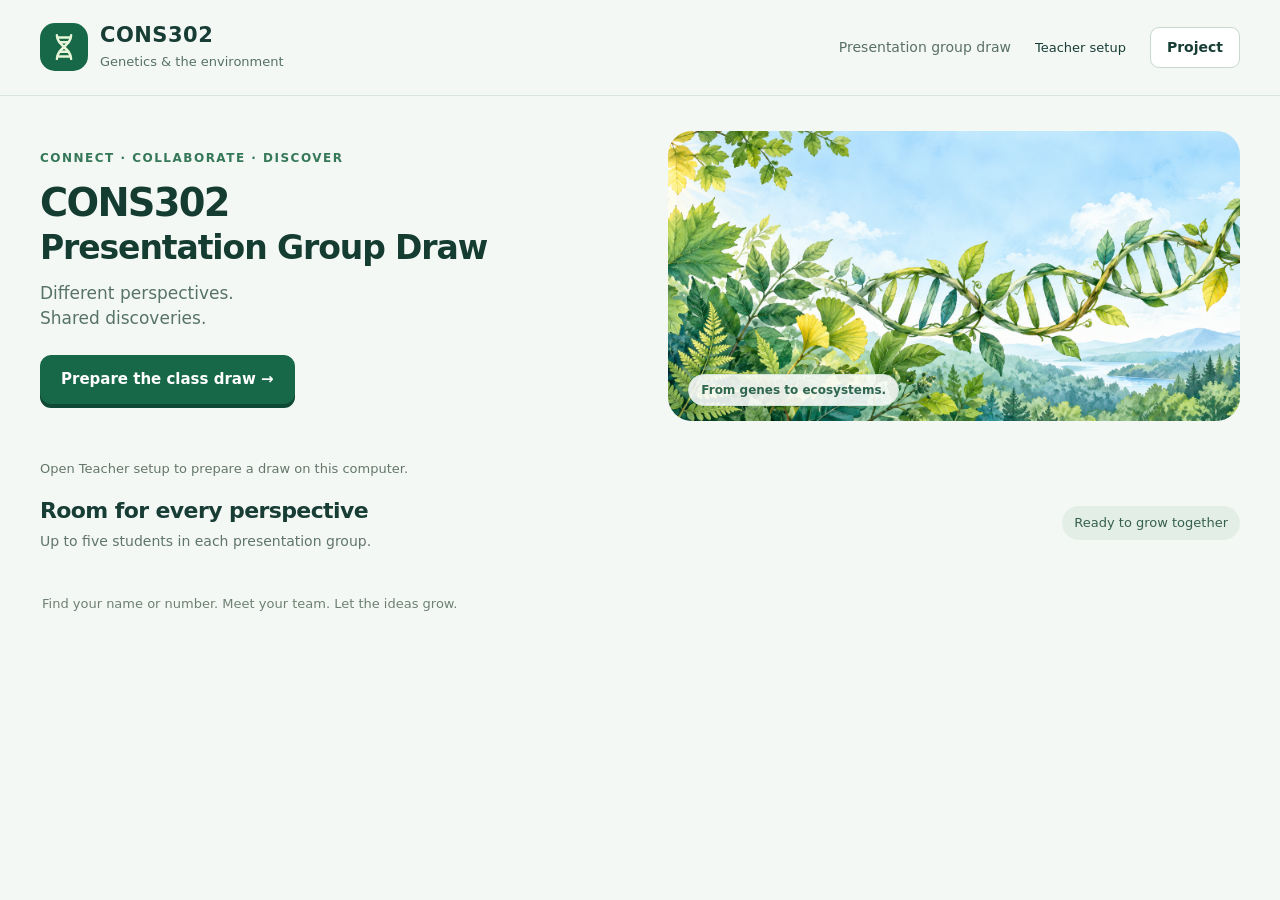
==== index.html @ 5602c48c "website initiatino" ====
<!doctype html><html lang="en"><head><meta charset="utf-8"><meta name="viewport" content="width=device-width,initial-scale=1"><title>CONS302 Presentation Group Draw</title><meta name="description" content="Genetics, the environment, and a fresh mix of presentation teams."><link rel="icon" href="favicon.svg" type="image/svg+xml"><link rel="stylesheet" href="styles.css"><script type="module" src="board.js"></script></head><body><header class="site-header"><a class="course-brand" href="index.html"><span class="brand-icon"><img src="favicon.svg" alt=""></span><span><strong>CONS302</strong><small>Genetics & the environment</small></span></a><nav aria-label="Page controls"><span class="class-screen-label">Presentation group draw</span><a class="teacher-link" href="teacher.html" target="_blank" rel="noopener noreferrer">Teacher setup</a><button id="project" class="button secondary projection-button" aria-pressed="false">Project</button></nav></header><main class="board-main"><section class="welcome"><div class="welcome-copy"><span class="section-label">CONNECT · COLLABORATE · DISCOVER</span><h1>CONS302<br><span>Presentation Group Draw</span></h1><p>Different perspectives.<br>Shared discoveries.</p><div class="draw-actions"><a id="setup-link" class="button draw-button" href="teacher.html">Prepare the class draw →</a><button id="draw" class="button draw-button" hidden>Draw presentation groups →</button><button id="next" class="button draw-button" hidden>Reveal group 1 →</button><button id="all" class="button secondary reveal-all" hidden>Reveal all</button><span id="complete" class="finished-label" hidden>Your presentation teams are ready.</span></div></div><div class="course-art"><img src="course-banner.png" alt="Forest trees and diverse leaves blending into a DNA double helix"><span class="art-caption">From genes to ecosystems.</span></div></section><p id="connection" class="connection-note">Open Teacher setup to prepare a draw on this computer.</p><div id="error" class="notice error" role="alert" hidden></div><section class="group-section" aria-label="Presentation teams"><div class="group-summary"><div><h2 id="groups-title">Room for every perspective</h2><p id="summary">Up to five students in each presentation group.</p></div><span id="progress" class="reveal-status" role="status" aria-live="polite">Ready to grow together</span></div><div id="groups" class="group-grid"></div></section><footer class="board-footer"><p>Find your name or number. Meet your team. Let the ideas grow.</p><div id="result-actions" class="result-actions" hidden><button id="csv" class="button secondary">Save results (CSV)</button><button id="print" class="button secondary">Print groups</button></div></footer></main><div id="countdown" class="countdown-overlay" role="status" aria-live="polite" hidden><strong id="tick">3</strong><span>A fresh mix of minds…</span></div><noscript><p class="notice error">Enable JavaScript to use the group draw.</p></noscript></body></html>
---- styles.css ----
/* CONS302 — no external fonts, scripts or services */
:root{--background:#f4f8f5;--primary:#176849;--border:#d4e2db;color-scheme:light}button,input,textarea{font:inherit}input,textarea{width:100%;border:1px solid #c1d3c9;padding:11px;background:white;color:#173d35}input:focus,textarea:focus{outline:3px solid #a8dabe;outline-offset:1px}button:disabled{opacity:.5}.button{display:inline-flex;align-items:center;justify-content:center;gap:8px;background:#176849;color:white;border:1px solid #176849;border-radius:9px;min-height:41px;padding:10px 16px;font-weight:650;font-size:14px;text-decoration:none;line-height:1.35}.button:hover:not(:disabled){background:#125739}.button.secondary{background:white;color:#173d35;border-color:#c8d9cd}.button.secondary:hover:not(:disabled){background:#e5f0e8}.button.text{background:none;color:#476751;border:0;text-decoration:underline;padding:6px}.brand-icon img{width:38px;height:38px}.section-label{font-size:12px}.message{white-space:pre-line}[hidden]{display:none!important}fieldset{border:0;padding:0;margin:0;min-width:0}dialog{border:1px solid #d4e2db;border-radius:16px;padding:25px;color:#173d35;max-width:440px;width:calc(100% - 36px)}dialog::backdrop{background:#153e35aa}dialog h2{font-size:23px;margin-bottom:13px}dialog p{font-size:15px;line-height:1.6;color:#5b7061}dialog .result-actions{margin-top:22px;justify-content:flex-end}.connection-note{font-size:13px;color:#64776b;line-height:1.5;margin-bottom:16px}.setup-card label{display:block}.help-link{color:#28714e}.offline-warning{font-size:14px;color:#714f0f;background:#fff2d3;border-radius:10px;padding:13px}.teacher-main>.notice{margin-bottom:20px}.save-bar .button{white-space:normal}.seed-spaces span{display:block}.guide{font-size:14px;color:#526e5e;line-height:1.6}.guide p{margin:10px 0}.guide ol{padding-left:22px}.guide li{margin-bottom:6px}
*{box-sizing:border-box}body{margin:0;background:var(--background);color:#173d35;font-family:ui-sans-serif,system-ui,-apple-system,BlinkMacSystemFont,'Segoe UI',sans-serif;font-size:16px;line-height:1.5}button,a,input,textarea{touch-action:manipulation}button{cursor:pointer}button:disabled{cursor:default}a{color:inherit}h1,h2,h3,p{margin:0}h1,h2,h3{font-weight:650}button:focus-visible,a:focus-visible{outline:3px solid #d7a01f;outline-offset:4px}.site-header{max-width:1440px;margin:auto;padding:23px 40px;display:flex;align-items:center;justify-content:space-between;gap:24px;border-bottom:1px solid #dbe6df}.course-brand{display:flex;align-items:center;gap:12px;text-decoration:none;flex-shrink:0}.brand-icon{background:#176849;color:white;width:48px;height:48px;border-radius:15px;display:grid;place-items:center}.course-brand strong{display:block;font-size:21px;line-height:1.2;letter-spacing:.5px}.course-brand small{font-size:13px;color:#567167;display:block;margin-top:4px}.site-header nav{display:flex;align-items:center;gap:24px}.class-screen-label{font-size:14px;color:#597067}.teacher-link{font-size:13px;display:flex;align-items:center;gap:6px;text-decoration:none}.teacher-link:hover{text-decoration:underline}.projection-button{background:white!important;height:39px!important}.board-main{max-width:1440px;margin:auto;padding:28px 40px 24px}.welcome{display:grid;grid-template-columns:1.05fr 1fr;min-height:305px;gap:28px;align-items:center;margin-bottom:30px}.section-label{display:flex;gap:7px;align-items:center;font-size:12px;letter-spacing:1.5px;font-weight:700;color:#357858}.welcome h1{font-size:clamp(30px,3vw,43px);letter-spacing:-1.7px;line-height:1.12;margin:14px 0 14px;color:#143c30}.welcome h1>span{font-size:.86em;letter-spacing:-1.1px}.welcome p{color:#577367;font-size:17px;line-height:1.5}.draw-actions{display:flex;align-items:center;gap:10px;margin-top:23px;min-height:49px;flex-wrap:wrap}.draw-button{border-radius:11px!important;height:49px!important;padding:0 20px!important;font-size:15px!important;box-shadow:0 4px 0 #0d4934}.reveal-all{height:49px!important;border-radius:11px!important}.course-art{position:relative;min-width:0;border-radius:24px;overflow:hidden;height:290px;background:#eaf4ec}.course-art img{height:100%;width:100%;object-fit:cover}.art-caption{position:absolute;bottom:15px;left:20px;background:#ffffffdf;border:1px solid #d0e5d6;padding:6px 12px;border-radius:30px;font-size:12px;font-weight:650;color:#2e664f}.group-section{position:relative}.group-summary{display:flex;justify-content:space-between;align-items:center;gap:20px;margin-bottom:19px}.group-summary h2{font-size:22px;letter-spacing:-.6px;margin-bottom:4px}.group-summary p{font-size:14px;color:#60756b}.reveal-status{font-size:13px;background:#e3eee7;padding:7px 12px;border-radius:30px;color:#365f4e;white-space:nowrap}.group-grid{display:grid;grid-template-columns:repeat(3,minmax(0,1fr));gap:16px}.team-card{border:1px solid #d6e3da;background:white;border-radius:16px;overflow:hidden;min-height:165px;--team:#3c8659;--team-bg:#e8f5e9}.team-card.river{--team:#207b88;--team-bg:#e7f4f7}.team-card.sun{--team:#916e20;--team-bg:#fbf3d8}.team-heading{display:flex;align-items:center;gap:9px;padding:14px 17px;border-bottom:1px solid #edf2ed}.group-icon{width:32px;height:32px;display:grid;place-items:center;border-radius:9px;color:var(--team);background:var(--team-bg);flex-shrink:0}.team-heading h3{font-size:16px;letter-spacing:-.2px}.team-heading>span:last-child{margin-left:auto;font-size:12px;color:#6b7c71}.student-numbers{padding:19px 17px;display:flex;flex-wrap:wrap;gap:10px;align-items:center;min-height:104px}.student-number{height:49px;min-width:49px;padding:0 9px;border-radius:50%;display:grid;place-items:center;background:var(--team-bg);color:var(--team);border:1px solid color-mix(in srgb,var(--team) 22%,white);font-size:23px;font-weight:750;font-variant-numeric:tabular-nums}.seed-spaces{display:flex;gap:8px}.seed-spaces span{width:32px;height:32px;border-radius:50%;border:1px dashed #ccdbce;background:#f8faf7}.student-numbers>p{width:100%;font-size:13px;color:#738376;margin-top:-4px}.is-revealed{box-shadow:inset 0 -3px var(--team)}.is-revealed .student-numbers{animation:sprout .3s ease-out}.board-footer{display:flex;justify-content:space-between;align-items:center;gap:20px;margin-top:23px;padding:0 2px;color:#6d8073;font-size:13px}.result-actions{display:flex;gap:10px;flex-wrap:wrap}.finished-label{display:flex;gap:8px;align-items:center;font-weight:600;color:#206a46;font-size:15px}.notice{display:flex;align-items:center;justify-content:space-between;gap:12px;padding:14px 18px;border:1px solid;border-radius:12px;margin:16px 0;font-size:14px}.error{color:#852e26;background:#fff0ed;border-color:#efc1b7}.success{color:#1d6846;background:#e6f5e9;border-color:#add6b9;justify-content:flex-start}.countdown-overlay{position:fixed;inset:0;z-index:30;background:#143c30f2;display:flex;align-items:center;justify-content:center;flex-direction:column;color:#d5eccf;gap:16px}.countdown-overlay strong{font-size:120px;line-height:1.2;color:#ffe294}.countdown-overlay>span{font-size:21px}.projected .teacher-link,.projected .class-screen-label{display:none}.projected .welcome{min-height:220px}.projected .course-art{height:230px}.projected .welcome h1{font-size:34px}.projected .welcome-copy>p{display:none}.teacher-main{max-width:1250px;margin:auto;padding:32px 40px 50px}.teacher-heading{display:flex;align-items:center;justify-content:space-between;gap:24px;margin-bottom:24px}.back-link{font-size:13px;display:flex;align-items:center;gap:5px;text-decoration:none;color:#597467;margin-bottom:16px}.teacher-heading h1{font-size:34px;letter-spacing:-1px;line-height:1.2;margin-bottom:10px}.teacher-heading p{font-size:15px;color:#5b7466}.private-badge{display:flex;align-items:center;gap:7px;background:#e4eee8;border-radius:30px;padding:8px 13px;color:#345b45;font-size:13px}.privacy-note{display:flex;align-items:center;gap:13px;border:1px solid #cce1d1;background:#e9f5ed;padding:17px 20px;border-radius:12px;margin-bottom:24px;color:#2c6447;font-size:14px}.privacy-note>svg{flex-shrink:0}.teacher-fields{margin:0;padding:0;border:0;min-width:0;display:grid;grid-template-columns:300px minmax(0,1fr);gap:22px}.setup-card{background:white;border:1px solid #d5e2d9;border-radius:16px;padding:25px;min-width:0}.setup-card h2{font-size:23px;letter-spacing:-.6px;margin:10px 0 20px}.setup-card label{display:block;font-size:14px;font-weight:650;margin:21px 0 8px}.setup-card label span{font-weight:400}.setup-card input{height:46px;border-radius:9px;font-size:16px}.setup-card input[type=number]{font-size:23px;font-weight:600}.field-help{font-size:13px;color:#64786c;line-height:1.6;margin-top:7px}.capacity{border-top:1px solid #dfebe1;margin-top:25px;padding-top:17px;display:flex;justify-content:space-between;font-size:13px;gap:12px}.capacity strong{color:#296c4b}.request-columns{display:grid;grid-template-columns:1fr 1fr;gap:22px}.request-columns textarea{min-height:185px;resize:vertical;border-radius:9px;font-size:16px;line-height:1.7;padding:12px}.save-bar{display:flex;justify-content:space-between;align-items:center;gap:18px;padding:20px 0}.save-bar>span{font-size:13px;color:#627869}.save-bar>div{display:flex;gap:10px}.save-bar button{height:42px;border-radius:9px}.draw-explanation{font-size:13px;color:#667a6e;max-width:780px;margin-top:20px}.draw-explanation summary{cursor:pointer;font-weight:600}.draw-explanation p{margin-top:10px;line-height:1.7}.locked-banner{display:flex;align-items:center;justify-content:space-between;gap:20px;background:#fff5d9;border:1px solid #e7d8a6;padding:20px;border-radius:12px;margin-bottom:24px;font-size:14px}.locked-banner p{margin-top:4px;color:#796331}.access-message{max-width:700px;margin:80px auto;padding:30px}.access-message h1{font-size:30px}.access-message p{margin:16px 0}.access-message a{text-decoration:underline}fieldset:disabled{opacity:.68}.loading-label{color:#63786a;font-size:15px}@keyframes sprout{from{opacity:0;transform:translateY(6px)}to{opacity:1;transform:translateY(0)}}@media(min-width:1500px){.course-art{height:310px}.welcome{margin-bottom:36px}.student-numbers{min-height:110px}}@media(max-width:1100px){.site-header,.board-main{padding-left:24px;padding-right:24px}.class-screen-label{display:none}.welcome{gap:20px}.course-art{height:270px}.teacher-main{padding:28px 24px}.teacher-fields{grid-template-columns:260px minmax(0,1fr)}.request-columns{grid-template-columns:1fr}.request-columns textarea{min-height:110px}.team-heading{padding:13px}.student-numbers{padding:16px 13px;gap:7px}.student-number{height:43px;min-width:43px;font-size:21px}}@media(max-width:760px){.site-header{padding:17px 20px;gap:12px}.site-header nav{gap:12px}.course-brand small{font-size:12px}.course-brand strong{font-size:19px}.brand-icon{width:42px;height:42px}.teacher-link{font-size:12px}.projection-button span{display:none}.board-main{padding:20px}.welcome{grid-template-columns:1fr;gap:18px;margin-bottom:25px}.welcome h1{font-size:37px}.welcome-copy>p{font-size:16px}.course-art{height:155px;grid-row:2;border-radius:15px}.course-art img{object-position:center 52%}.art-caption{bottom:10px;font-size:12px}.group-grid{grid-template-columns:repeat(2,minmax(0,1fr));gap:12px}.group-summary{align-items:flex-start;gap:12px;flex-wrap:wrap}.group-summary h2{font-size:21px}.team-heading{gap:7px;flex-wrap:wrap}.team-heading>span:last-child{width:100%;margin-left:39px;margin-top:-5px}.student-numbers{gap:7px;min-height:117px}.student-number{height:39px;min-width:39px;font-size:19px}.seed-spaces{gap:5px}.seed-spaces span{height:24px;width:24px}.board-footer{flex-direction:column;align-items:flex-start}.teacher-main{padding:25px 20px}.teacher-heading{display:block}.teacher-heading h1{font-size:29px}.teacher-heading>button,.teacher-heading>a{margin-top:17px}.teacher-fields{grid-template-columns:1fr}.request-columns{grid-template-columns:1fr 1fr}.private-badge{font-size:12px;max-width:145px}.save-bar{align-items:flex-start;flex-direction:column}.save-bar>div{flex-wrap:wrap}.locked-banner{align-items:flex-start;flex-direction:column}.projected .course-art{display:none}.projected .welcome{min-height:180px}.privacy-note{align-items:flex-start}.setup-card{padding:20px}}@media(max-width:430px){.teacher-link{max-width:60px}.teacher-link svg{display:none}.course-brand small{max-width:140px}.request-columns{grid-template-columns:1fr}.team-heading h3{font-size:15px}.team-heading>span:last-child{font-size:12px}.student-number{height:35px;min-width:35px;font-size:18px}.student-numbers{gap:6px}.seed-spaces span{height:20px;width:20px}.seed-spaces{gap:4px}.group-summary p{font-size:13px}.draw-button{font-size:14px!important;padding:0 15px!important}.welcome h1{font-size:32px}}@media(prefers-reduced-motion:reduce){*{animation:none!important;transition:none!important}}@media print{.site-header nav,.course-art,.draw-actions,.board-footer,.section-label{display:none!important}.site-header{padding:10px 0}.board-main{padding:0}.welcome{display:block;min-height:0;margin:20px 0}.welcome h1{font-size:25px}.welcome-copy>p{display:none}.group-grid{grid-template-columns:repeat(3,1fr)}.team-card{break-inside:avoid;min-height:130px}.team-heading>span:last-child{display:none}.student-number{font-size:17px;min-width:31px;height:31px}.student-numbers{padding:13px;gap:5px;min-height:75px}body{background:white}}
.csv-upload{border-bottom:1px solid #dfebe1;padding-bottom:18px;margin-bottom:20px}.csv-upload>label{margin-top:0}.csv-upload input[type=file]{height:auto;font-size:13px;max-width:100%;padding:9px;overflow:hidden}.csv-upload input::file-selector-button{font:inherit;border:0;border-radius:6px;background:#e5f2e8;color:#1e5d3f;padding:8px;margin-right:8px;cursor:pointer}.csv-template{font-size:13px;display:inline-block;margin-top:8px}.csv-upload code{font-size:13px}.roster-preview{font-size:13px;margin:12px 0}.roster-preview summary{cursor:pointer;font-weight:650}.roster-scroll{max-height:220px;overflow:auto;margin-top:10px}.roster-scroll table{width:100%;border-collapse:collapse;text-align:left}.roster-scroll th,.roster-scroll td{padding:6px;border-bottom:1px solid #e1eae3;overflow-wrap:anywhere}.roster-scroll th{background:#f0f6f2;position:sticky;top:0}.csv-upload .button.text{font-size:12px;text-align:left;padding:5px 0}.student-numbers.with-names{display:grid;grid-template-columns:1fr;gap:9px;align-content:start;padding:15px 18px}.named-student{display:flex;align-items:center;gap:11px;min-width:0}.named-student .student-number{min-width:32px;width:32px;height:32px;font-size:14px;flex-shrink:0}.first-name{font-size:19px;font-weight:650;line-height:1.25;overflow-wrap:anywhere;color:#234736}.projected .first-name{font-size:22px}@media(max-width:760px){.student-numbers.with-names{padding:13px;gap:10px}.named-student{gap:8px}.first-name,.projected .first-name{font-size:17px}.named-student .student-number{min-width:29px;width:29px;height:29px;font-size:13px}}@media print{.student-numbers.with-names{padding:10px 13px;gap:5px}.named-student .student-number{min-width:24px;width:24px;height:24px;font-size:12px}.first-name,.projected .first-name{font-size:14px}.team-card{break-inside:avoid}}
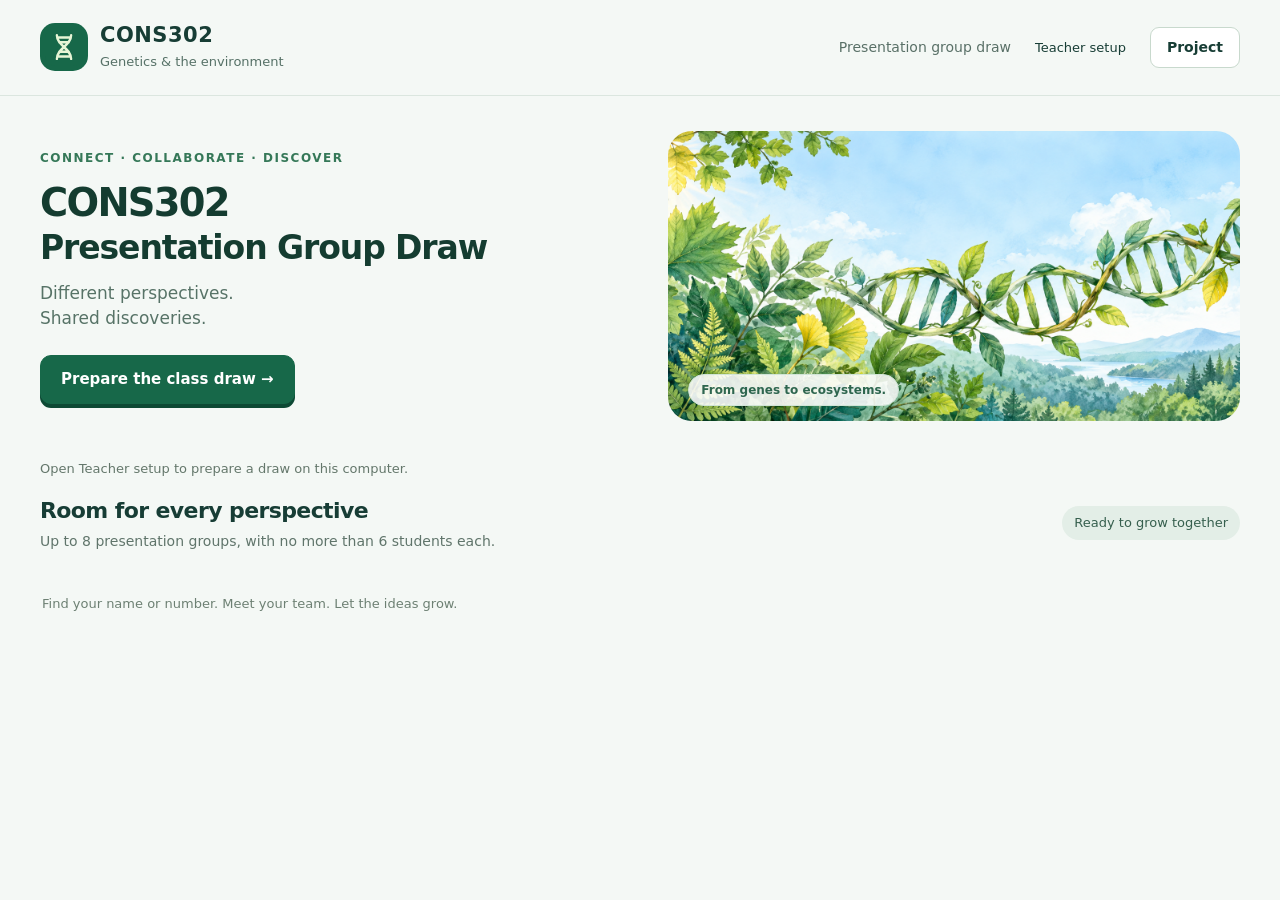
==== commit 378cd9ef: "8 groups only" ====
--- a/index.html
+++ b/index.html
@@ -1 +1 @@
-<!doctype html><html lang="en"><head><meta charset="utf-8"><meta name="viewport" content="width=device-width,initial-scale=1"><title>CONS302 Presentation Group Draw</title><meta name="description" content="Genetics, the environment, and a fresh mix of presentation teams."><link rel="icon" href="favicon.svg" type="image/svg+xml"><link rel="stylesheet" href="styles.css"><script type="module" src="board.js"></script></head><body><header class="site-header"><a class="course-brand" href="index.html"><span class="brand-icon"><img src="favicon.svg" alt=""></span><span><strong>CONS302</strong><small>Genetics & the environment</small></span></a><nav aria-label="Page controls"><span class="class-screen-label">Presentation group draw</span><a class="teacher-link" href="teacher.html" target="_blank" rel="noopener noreferrer">Teacher setup</a><button id="project" class="button secondary projection-button" aria-pressed="false">Project</button></nav></header><main class="board-main"><section class="welcome"><div class="welcome-copy"><span class="section-label">CONNECT · COLLABORATE · DISCOVER</span><h1>CONS302<br><span>Presentation Group Draw</span></h1><p>Different perspectives.<br>Shared discoveries.</p><div class="draw-actions"><a id="setup-link" class="button draw-button" href="teacher.html">Prepare the class draw →</a><button id="draw" class="button draw-button" hidden>Draw presentation groups →</button><button id="next" class="button draw-button" hidden>Reveal group 1 →</button><button id="all" class="button secondary reveal-all" hidden>Reveal all</button><span id="complete" class="finished-label" hidden>Your presentation teams are ready.</span></div></div><div class="course-art"><img src="course-banner.png" alt="Forest trees and diverse leaves blending into a DNA double helix"><span class="art-caption">From genes to ecosystems.</span></div></section><p id="connection" class="connection-note">Open Teacher setup to prepare a draw on this computer.</p><div id="error" class="notice error" role="alert" hidden></div><section class="group-section" aria-label="Presentation teams"><div class="group-summary"><div><h2 id="groups-title">Room for every perspective</h2><p id="summary">Up to five students in each presentation group.</p></div><span id="progress" class="reveal-status" role="status" aria-live="polite">Ready to grow together</span></div><div id="groups" class="group-grid"></div></section><footer class="board-footer"><p>Find your name or number. Meet your team. Let the ideas grow.</p><div id="result-actions" class="result-actions" hidden><button id="csv" class="button secondary">Save results (CSV)</button><button id="print" class="button secondary">Print groups</button></div></footer></main><div id="countdown" class="countdown-overlay" role="status" aria-live="polite" hidden><strong id="tick">3</strong><span>A fresh mix of minds…</span></div><noscript><p class="notice error">Enable JavaScript to use the group draw.</p></noscript></body></html>
+<!doctype html><html lang="en"><head><meta charset="utf-8"><meta name="viewport" content="width=device-width,initial-scale=1"><title>CONS302 Presentation Group Draw</title><meta name="description" content="Genetics, the environment, and a fresh mix of presentation teams."><link rel="icon" href="favicon.svg" type="image/svg+xml"><link rel="stylesheet" href="styles.css"><script type="module" src="board.js"></script></head><body><header class="site-header"><a class="course-brand" href="index.html"><span class="brand-icon"><img src="favicon.svg" alt=""></span><span><strong>CONS302</strong><small>Genetics & the environment</small></span></a><nav aria-label="Page controls"><span class="class-screen-label">Presentation group draw</span><a class="teacher-link" href="teacher.html" target="_blank" rel="noopener noreferrer">Teacher setup</a><button id="project" class="button secondary projection-button" aria-pressed="false">Project</button></nav></header><main class="board-main"><section class="welcome"><div class="welcome-copy"><span class="section-label">CONNECT · COLLABORATE · DISCOVER</span><h1>CONS302<br><span>Presentation Group Draw</span></h1><p>Different perspectives.<br>Shared discoveries.</p><div class="draw-actions"><a id="setup-link" class="button draw-button" href="teacher.html">Prepare the class draw →</a><button id="draw" class="button draw-button" hidden>Draw presentation groups →</button><button id="next" class="button draw-button" hidden>Reveal group 1 →</button><button id="all" class="button secondary reveal-all" hidden>Reveal all</button><span id="complete" class="finished-label" hidden>Your presentation teams are ready.</span></div></div><div class="course-art"><img src="course-banner.png" alt="Forest trees and diverse leaves blending into a DNA double helix"><span class="art-caption">From genes to ecosystems.</span></div></section><p id="connection" class="connection-note">Open Teacher setup to prepare a draw on this computer.</p><div id="error" class="notice error" role="alert" hidden></div><section class="group-section" aria-label="Presentation teams"><div class="group-summary"><div><h2 id="groups-title">Room for every perspective</h2><p id="summary">Up to 8 presentation groups, with no more than 6 students each.</p></div><span id="progress" class="reveal-status" role="status" aria-live="polite">Ready to grow together</span></div><div id="groups" class="group-grid"></div></section><footer class="board-footer"><p>Find your name or number. Meet your team. Let the ideas grow.</p><div id="result-actions" class="result-actions" hidden><button id="csv" class="button secondary">Save results (CSV)</button><button id="print" class="button secondary">Print groups</button></div></footer></main><div id="countdown" class="countdown-overlay" role="status" aria-live="polite" hidden><strong id="tick">3</strong><span>A fresh mix of minds…</span></div><noscript><p class="notice error">Enable JavaScript to use the group draw.</p></noscript></body></html>
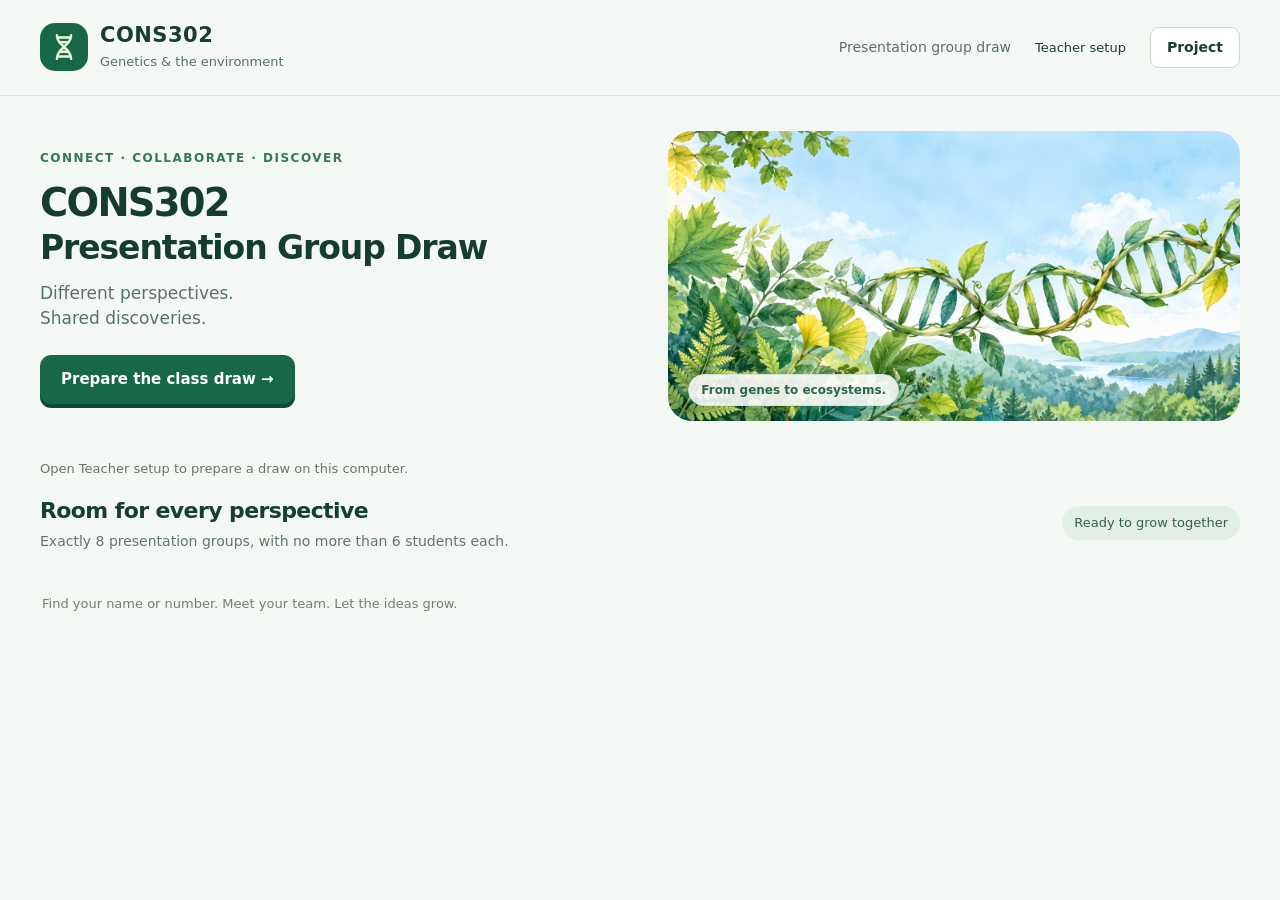
==== commit ee0c1916: "must be 8 groups" ====
--- a/index.html
+++ b/index.html
@@ -1 +1 @@
-<!doctype html><html lang="en"><head><meta charset="utf-8"><meta name="viewport" content="width=device-width,initial-scale=1"><title>CONS302 Presentation Group Draw</title><meta name="description" content="Genetics, the environment, and a fresh mix of presentation teams."><link rel="icon" href="favicon.svg" type="image/svg+xml"><link rel="stylesheet" href="styles.css"><script type="module" src="board.js"></script></head><body><header class="site-header"><a class="course-brand" href="index.html"><span class="brand-icon"><img src="favicon.svg" alt=""></span><span><strong>CONS302</strong><small>Genetics & the environment</small></span></a><nav aria-label="Page controls"><span class="class-screen-label">Presentation group draw</span><a class="teacher-link" href="teacher.html" target="_blank" rel="noopener noreferrer">Teacher setup</a><button id="project" class="button secondary projection-button" aria-pressed="false">Project</button></nav></header><main class="board-main"><section class="welcome"><div class="welcome-copy"><span class="section-label">CONNECT · COLLABORATE · DISCOVER</span><h1>CONS302<br><span>Presentation Group Draw</span></h1><p>Different perspectives.<br>Shared discoveries.</p><div class="draw-actions"><a id="setup-link" class="button draw-button" href="teacher.html">Prepare the class draw →</a><button id="draw" class="button draw-button" hidden>Draw presentation groups →</button><button id="next" class="button draw-button" hidden>Reveal group 1 →</button><button id="all" class="button secondary reveal-all" hidden>Reveal all</button><span id="complete" class="finished-label" hidden>Your presentation teams are ready.</span></div></div><div class="course-art"><img src="course-banner.png" alt="Forest trees and diverse leaves blending into a DNA double helix"><span class="art-caption">From genes to ecosystems.</span></div></section><p id="connection" class="connection-note">Open Teacher setup to prepare a draw on this computer.</p><div id="error" class="notice error" role="alert" hidden></div><section class="group-section" aria-label="Presentation teams"><div class="group-summary"><div><h2 id="groups-title">Room for every perspective</h2><p id="summary">Up to 8 presentation groups, with no more than 6 students each.</p></div><span id="progress" class="reveal-status" role="status" aria-live="polite">Ready to grow together</span></div><div id="groups" class="group-grid"></div></section><footer class="board-footer"><p>Find your name or number. Meet your team. Let the ideas grow.</p><div id="result-actions" class="result-actions" hidden><button id="csv" class="button secondary">Save results (CSV)</button><button id="print" class="button secondary">Print groups</button></div></footer></main><div id="countdown" class="countdown-overlay" role="status" aria-live="polite" hidden><strong id="tick">3</strong><span>A fresh mix of minds…</span></div><noscript><p class="notice error">Enable JavaScript to use the group draw.</p></noscript></body></html>
+<!doctype html><html lang="en"><head><meta charset="utf-8"><meta name="viewport" content="width=device-width,initial-scale=1"><title>CONS302 Presentation Group Draw</title><meta name="description" content="Genetics, the environment, and a fresh mix of presentation teams."><link rel="icon" href="favicon.svg" type="image/svg+xml"><link rel="stylesheet" href="styles.css"><script type="module" src="board.js"></script></head><body><header class="site-header"><a class="course-brand" href="index.html"><span class="brand-icon"><img src="favicon.svg" alt=""></span><span><strong>CONS302</strong><small>Genetics & the environment</small></span></a><nav aria-label="Page controls"><span class="class-screen-label">Presentation group draw</span><a class="teacher-link" href="teacher.html" target="_blank" rel="noopener noreferrer">Teacher setup</a><button id="project" class="button secondary projection-button" aria-pressed="false">Project</button></nav></header><main class="board-main"><section class="welcome"><div class="welcome-copy"><span class="section-label">CONNECT · COLLABORATE · DISCOVER</span><h1>CONS302<br><span>Presentation Group Draw</span></h1><p>Different perspectives.<br>Shared discoveries.</p><div class="draw-actions"><a id="setup-link" class="button draw-button" href="teacher.html">Prepare the class draw →</a><button id="draw" class="button draw-button" hidden>Draw presentation groups →</button><button id="next" class="button draw-button" hidden>Reveal group 1 →</button><button id="all" class="button secondary reveal-all" hidden>Reveal all</button><span id="complete" class="finished-label" hidden>Your presentation teams are ready.</span></div></div><div class="course-art"><img src="course-banner.png" alt="Forest trees and diverse leaves blending into a DNA double helix"><span class="art-caption">From genes to ecosystems.</span></div></section><p id="connection" class="connection-note">Open Teacher setup to prepare a draw on this computer.</p><div id="error" class="notice error" role="alert" hidden></div><section class="group-section" aria-label="Presentation teams"><div class="group-summary"><div><h2 id="groups-title">Room for every perspective</h2><p id="summary">Exactly 8 presentation groups, with no more than 6 students each.</p></div><span id="progress" class="reveal-status" role="status" aria-live="polite">Ready to grow together</span></div><div id="groups" class="group-grid"></div></section><footer class="board-footer"><p>Find your name or number. Meet your team. Let the ideas grow.</p><div id="result-actions" class="result-actions" hidden><button id="csv" class="button secondary">Save results (CSV)</button><button id="print" class="button secondary">Print groups</button></div></footer></main><div id="countdown" class="countdown-overlay" role="status" aria-live="polite" hidden><strong id="tick">3</strong><span>A fresh mix of minds…</span></div><noscript><p class="notice error">Enable JavaScript to use the group draw.</p></noscript></body></html>
